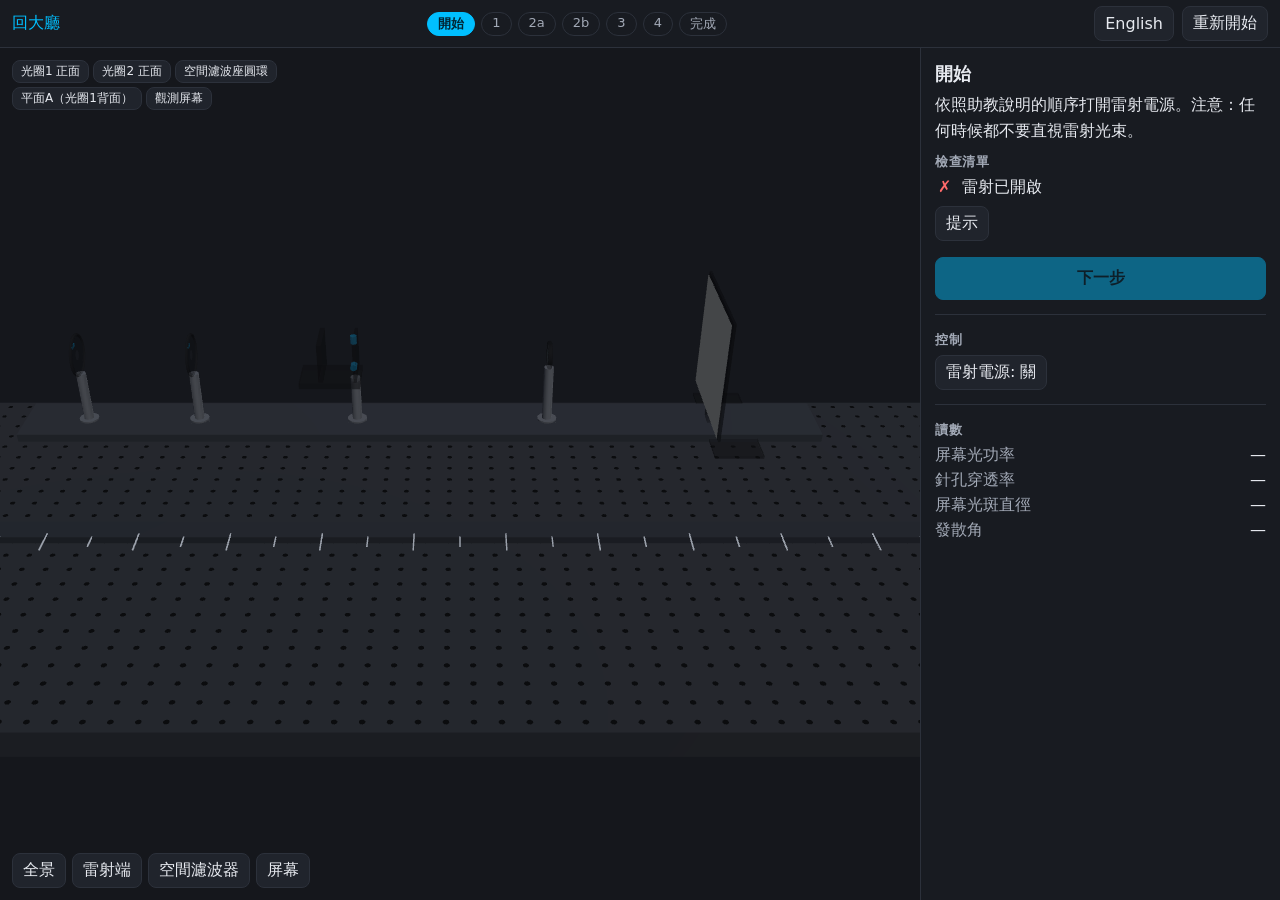
==== laser.html @ a63b044c "feat: wire the Experiment 1 page with scene, close-ups, panel and controls Co-Authored-By: Claude Op" ====
<!doctype html>
<html lang="zh-Hant-TW">
<head>
  <meta charset="utf-8">
  <meta name="viewport" content="width=device-width, initial-scale=1">
  <title>EO LAB · 實驗一</title>
  <link rel="stylesheet" href="./css/style.css">
  <script>
    window.eolab = { ready: false, errors: [] };
    window.addEventListener('error', (e) => window.eolab.errors.push(String(e.message || e)));
    window.addEventListener('unhandledrejection', (e) => window.eolab.errors.push(String((e.reason && e.reason.message) || e.reason)));
  </script>
  <script type="importmap">
    { "imports": { "three": "./js/vendor/three.module.min.js", "three/addons/": "./js/vendor/addons/" } }
  </script>
</head>
<body class="lab-page">
  <header class="topbar">
    <a class="topbar-back" href="./index.html" data-i18n="ui.back"></a>
    <ol class="progress"></ol>
    <div class="topbar-actions">
      <button type="button" class="lang-btn"></button>
      <button type="button" class="restart-btn" data-i18n="ui.restart"></button>
    </div>
  </header>
  <main class="lab">
    <div class="viewport" id="viewport"></div>
    <div class="nowebgl" hidden data-i18n="ui.noWebgl"></div>
    <div class="camera-presets" id="camera-presets"></div>
    <div class="insets" id="insets"></div>
    <aside class="panel" id="panel"></aside>
  </main>
  <script type="module" src="./js/app.js"></script>
</body>
</html>
---- css/style.css ----
/* EO LAB Web — shared styles (laser.html and index.html). */
:root {
  --bg: #0f1115;
  --surface: #181b21;
  --surface-2: #20242c;
  --border: #2c313b;
  --text: #e7eaf0;
  --text-dim: #a2a9b6;
  --accent: #00bfff;
  --pass: #3ccf6e;
  --fail: #ff6b6b;
  --warn: #ffb347;
  --radius: 10px;
  --panel-width: 360px;
  --topbar-height: 48px;
  color-scheme: dark;
  font-family: system-ui, -apple-system, "Segoe UI", "PingFang TC", "Microsoft JhengHei", "Noto Sans TC", sans-serif;
}

* { box-sizing: border-box; }
html, body { margin: 0; height: 100%; background: var(--bg); color: var(--text); }
button { font: inherit; color: inherit; background: var(--surface-2); border: 1px solid var(--border); border-radius: 8px; padding: 6px 10px; cursor: pointer; }
button:hover:not(:disabled) { border-color: var(--accent); }
button:disabled { opacity: 0.45; cursor: not-allowed; }
a { color: var(--accent); }
:focus-visible { outline: 2px solid var(--accent); outline-offset: 2px; }
[hidden] { display: none !important; }
.lab-page { overflow: hidden; }

/* top bar */
.topbar { position: fixed; inset: 0 0 auto 0; height: var(--topbar-height); display: flex; align-items: center; gap: 12px; padding: 0 12px; background: var(--surface); border-bottom: 1px solid var(--border); z-index: 20; }
.topbar-back { text-decoration: none; white-space: nowrap; }
.progress { display: flex; gap: 6px; list-style: none; margin: 0 auto; padding: 0; overflow-x: auto; }
.progress li { padding: 2px 10px; border-radius: 999px; border: 1px solid var(--border); color: var(--text-dim); font-size: 13px; white-space: nowrap; }
.progress li.done { color: var(--pass); border-color: var(--pass); }
.progress li.current { color: #002433; background: var(--accent); border-color: var(--accent); font-weight: 700; }
.topbar-actions { display: flex; gap: 8px; }

/* lab layout */
.lab { position: fixed; inset: var(--topbar-height) 0 0 0; }
.viewport { position: absolute; inset: 0 var(--panel-width) 0 0; }
.viewport canvas { display: block; width: 100%; height: 100%; touch-action: none; }
.nowebgl { position: absolute; left: 24px; right: calc(var(--panel-width) + 24px); top: 40%; padding: 16px; background: var(--surface); border: 1px solid var(--border); border-radius: var(--radius); line-height: 1.6; }
.camera-presets { position: absolute; left: 12px; bottom: 12px; display: flex; gap: 6px; flex-wrap: wrap; }
.insets { position: absolute; left: 12px; top: 12px; display: flex; flex-direction: column; gap: 8px; max-height: calc(100% - 70px); overflow-y: auto; }
.inset-toggles { display: flex; gap: 4px; flex-wrap: wrap; max-width: 360px; }
.inset-toggles button { padding: 2px 8px; font-size: 12px; }
.inset-toggles button[aria-pressed="true"] { border-color: var(--accent); color: var(--accent); }
.inset { margin: 0; width: 172px; padding: 6px; background: var(--surface); border: 1px solid var(--border); border-radius: var(--radius); }
.inset figcaption { margin-bottom: 4px; font-size: 12px; color: var(--text-dim); }
.inset canvas { display: block; width: 160px; height: 160px; border-radius: 6px; }

/* panel */
.panel { position: absolute; top: 0; right: 0; bottom: 0; width: var(--panel-width); display: flex; flex-direction: column; gap: 14px; padding: 14px; overflow-y: auto; background: var(--surface); border-left: 1px solid var(--border); }
.sheet-handle { display: none; }
.panel h2 { margin: 0 0 6px; font-size: 18px; }
.panel h3 { margin: 10px 0 6px; font-size: 13px; font-weight: 600; letter-spacing: 0.04em; color: var(--text-dim); }
.step-body { margin: 0; line-height: 1.6; }
.checklist { display: grid; gap: 4px; margin: 0; padding: 0; list-style: none; }
.checklist li { display: flex; align-items: baseline; gap: 8px; }
.checklist .mark { width: 1.2em; text-align: center; font-weight: 700; }
.checklist li.pass .mark { color: var(--pass); }
.checklist li.fail .mark { color: var(--fail); }
.hint-btn { margin-top: 8px; align-self: flex-start; }
.hints { margin: 6px 0 0; padding-left: 20px; line-height: 1.5; color: var(--warn); }
.think details { margin-top: 6px; padding: 6px 10px; background: var(--surface-2); border: 1px solid var(--border); border-radius: 8px; }
.think summary { cursor: pointer; color: var(--accent); }
.think p { margin: 6px 0 0; line-height: 1.5; }
.summary p { margin: 4px 0; }
.summary-restart { margin-top: 6px; }
.next-btn { width: 100%; margin-top: 10px; padding: 10px; font-weight: 700; color: #002433; background: var(--accent); border-color: var(--accent); }
.controls-card, .readouts-card { padding-top: 6px; border-top: 1px solid var(--border); }
.controls-current, .controls-earlier { display: grid; gap: 10px; }
.controls-more summary { margin: 8px 0; cursor: pointer; color: var(--text-dim); }
.readouts { display: grid; grid-template-columns: 1fr auto; gap: 4px 12px; margin: 0; }
.readouts dt { color: var(--text-dim); }
.readouts dd { margin: 0; font-variant-numeric: tabular-nums; }

/* controls */
.control { display: grid; gap: 4px; }
.control-label { font-size: 13px; color: var(--text-dim); }
.control-value { font-variant-numeric: tabular-nums; }
.knob-row, .position-row { display: flex; align-items: center; gap: 6px; }
.dial { width: 40px; height: 40px; border-radius: 50%; cursor: ns-resize; touch-action: none; }
.dial svg { width: 100%; height: 100%; }
.dial circle { fill: var(--surface-2); stroke: var(--accent); stroke-width: 2; }
.dial line { stroke: var(--text); stroke-width: 3; stroke-linecap: round; }
.step { width: 34px; height: 34px; padding: 0; font-size: 18px; }
.mode { padding: 4px 8px; font-size: 12px; }
.slider input[type="range"] { width: 100%; accent-color: var(--accent); }
.position-input { width: 84px; padding: 6px; font: inherit; color: var(--text); background: var(--bg); border: 1px solid var(--border); border-radius: 6px; }
.control.disabled { opacity: 0.5; }
button.control { justify-self: start; }
button.pressed { color: var(--pass); border-color: var(--pass); }

/* toasts */
.toast-host { position: fixed; left: 50%; bottom: 24px; z-index: 50; display: grid; gap: 8px; transform: translateX(-50%); pointer-events: none; }
.toast { max-width: min(90vw, 520px); padding: 10px 14px; color: #ffe2b5; background: #3a2a10; border: 1px solid var(--warn); border-radius: 8px; box-shadow: 0 6px 24px rgba(0, 0, 0, 0.4); transition: opacity 0.4s; }
.toast.leaving { opacity: 0; }

/* narrow screens: the panel becomes a bottom sheet */
@media (max-width: 767px) {
  :root { --panel-width: 0px; }
  .viewport { inset: 0; }
  .panel { top: auto; left: 0; right: 0; width: auto; height: 45%; border-left: 0; border-top: 1px solid var(--border); border-radius: 14px 14px 0 0; }
  .panel.full { height: calc(100% - 12px); }
  .panel.collapsed { height: 56px; overflow: hidden; }
  .sheet-handle { display: block; align-self: center; padding: 4px 14px; font-size: 12px; }
  .nowebgl { right: 24px; top: 20%; }
  .insets { flex-direction: row; flex-wrap: wrap; max-width: calc(100% - 24px); max-height: 40%; }
  .inset { width: 112px; }
  .inset canvas { width: 100px; height: 100px; }
  .camera-presets { bottom: calc(45% + 12px); }
  .progress li { padding: 2px 6px; }
}
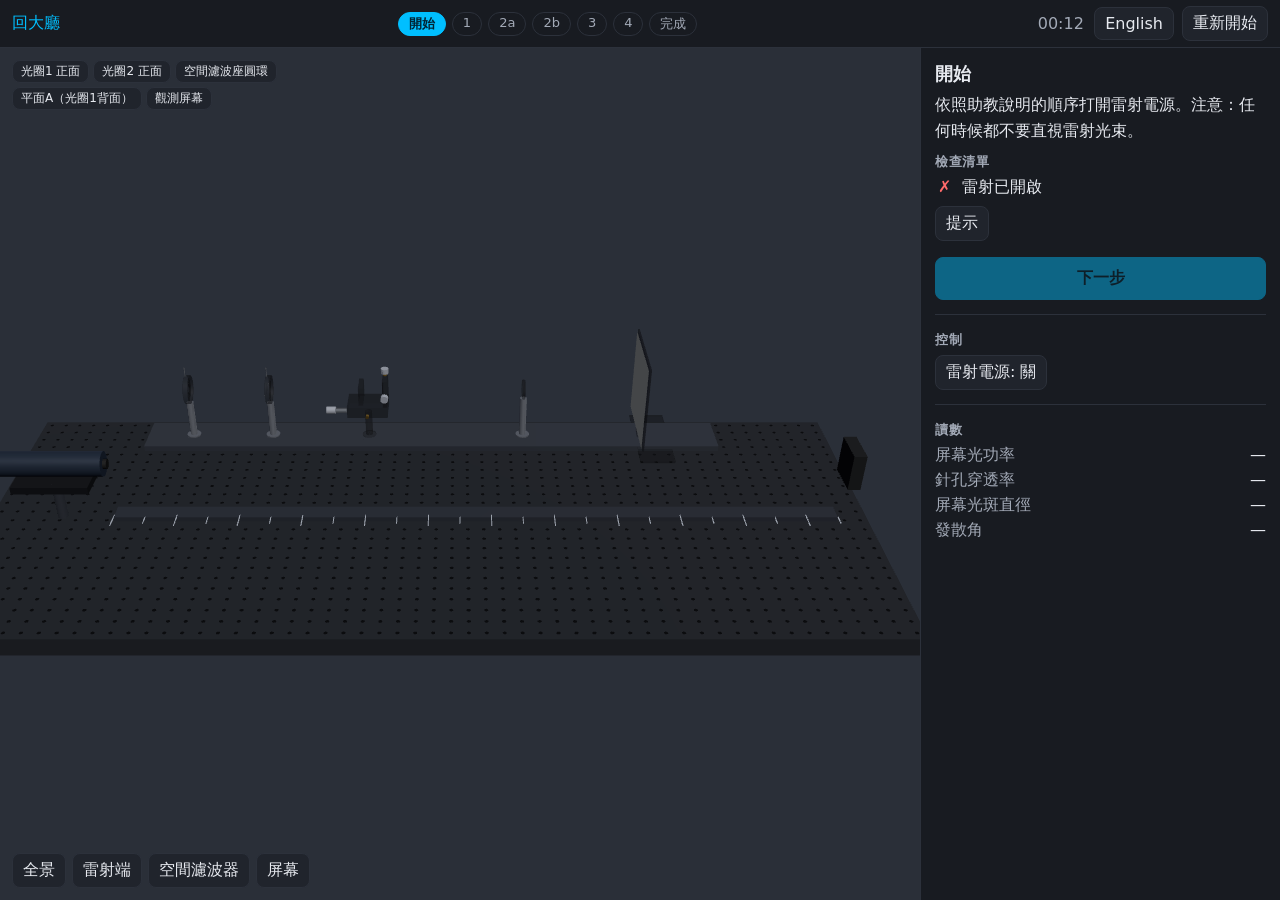
==== commit 1ad43d75: "feat: fixed laser, left-right alignment and a lab timer - The laser is fixed and level on the rail c" ====
--- a/laser.html
+++ b/laser.html
@@ -19,6 +19,7 @@
     <a class="topbar-back" href="./index.html" data-i18n="ui.back"></a>
     <ol class="progress"></ol>
     <div class="topbar-actions">
+      <span class="timer" role="timer">00:00</span>
       <button type="button" class="lang-btn"></button>
       <button type="button" class="restart-btn" data-i18n="ui.restart"></button>
     </div>
--- a/css/style.css
+++ b/css/style.css
@@ -34,7 +34,9 @@
 .progress li { padding: 2px 10px; border-radius: 999px; border: 1px solid var(--border); color: var(--text-dim); font-size: 13px; white-space: nowrap; }
 .progress li.done { color: var(--pass); border-color: var(--pass); }
 .progress li.current { color: #002433; background: var(--accent); border-color: var(--accent); font-weight: 700; }
-.topbar-actions { display: flex; gap: 8px; }
+.topbar-actions { display: flex; align-items: center; gap: 8px; }
+.timer { min-width: 5ch; text-align: center; font-variant-numeric: tabular-nums; color: var(--text-dim); white-space: nowrap; }
+.topbar-actions button, .lang-btn { white-space: nowrap; }
 
 /* lab layout */
 .lab { position: fixed; inset: var(--topbar-height) 0 0 0; }
@@ -100,16 +102,36 @@
 
 /* narrow screens: the panel becomes a bottom sheet */
 @media (max-width: 767px) {
-  :root { --panel-width: 0px; }
-  .viewport { inset: 0; }
-  .panel { top: auto; left: 0; right: 0; width: auto; height: 45%; border-left: 0; border-top: 1px solid var(--border); border-radius: 14px 14px 0 0; }
-  .panel.full { height: calc(100% - 12px); }
-  .panel.collapsed { height: 56px; overflow: hidden; }
+  :root { --panel-width: 0px; --sheet: 45%; }
+  .lab:has(.panel.full) { --sheet: calc(100% - 12px); }
+  .lab:has(.panel.collapsed) { --sheet: 56px; }
+  /* the 3D view ends where the sheet starts, so camera presets frame what is actually visible */
+  .viewport { inset: 0 0 var(--sheet) 0; }
+  .panel { top: auto; left: 0; right: 0; width: auto; height: var(--sheet); border-left: 0; border-top: 1px solid var(--border); border-radius: 14px 14px 0 0; }
+  .panel.collapsed { overflow: hidden; }
   .sheet-handle { display: block; align-self: center; padding: 4px 14px; font-size: 12px; }
   .nowebgl { right: 24px; top: 20%; }
   .insets { flex-direction: row; flex-wrap: wrap; max-width: calc(100% - 24px); max-height: 40%; }
   .inset { width: 112px; }
   .inset canvas { width: 100px; height: 100px; }
-  .camera-presets { bottom: calc(45% + 12px); }
+  .camera-presets { bottom: calc(var(--sheet) + 12px); }
+  /* room for the timer: only the current step's chip (the panel title names the step too) */
+  .topbar { gap: 8px; padding: 0 8px; }
   .progress li { padding: 2px 6px; }
+  .progress li:not(.current) { display: none; }
 }
+/* lobby */
+.lobby-page { overflow-y: auto; }
+.lobby { max-width: 960px; margin: 0 auto; padding: 32px 16px 48px; }
+.lobby-header { display: flex; align-items: flex-start; justify-content: space-between; gap: 16px; }
+.lobby-header h1 { margin: 0; font-size: 30px; }
+.lobby-subtitle { margin: 6px 0 0; color: var(--text-dim); }
+.cards { display: grid; grid-template-columns: repeat(auto-fit, minmax(240px, 1fr)); gap: 16px; margin: 28px 0; }
+.card { display: flex; flex-direction: column; gap: 10px; padding: 18px; background: var(--surface); border: 1px solid var(--border); border-radius: var(--radius); }
+.card h2 { margin: 0; font-size: 18px; }
+.card p { margin: 0; line-height: 1.6; color: var(--text-dim); }
+.card.disabled { opacity: 0.55; }
+.card-action { align-self: flex-start; margin-top: auto; padding: 8px 16px; font-weight: 700; color: #002433; text-decoration: none; background: var(--accent); border-radius: 8px; }
+.controls-guide { padding: 18px; background: var(--surface); border: 1px solid var(--border); border-radius: var(--radius); }
+.controls-guide h2 { margin: 0 0 8px; font-size: 16px; }
+.controls-guide p { margin: 6px 0; line-height: 1.6; color: var(--text-dim); }
